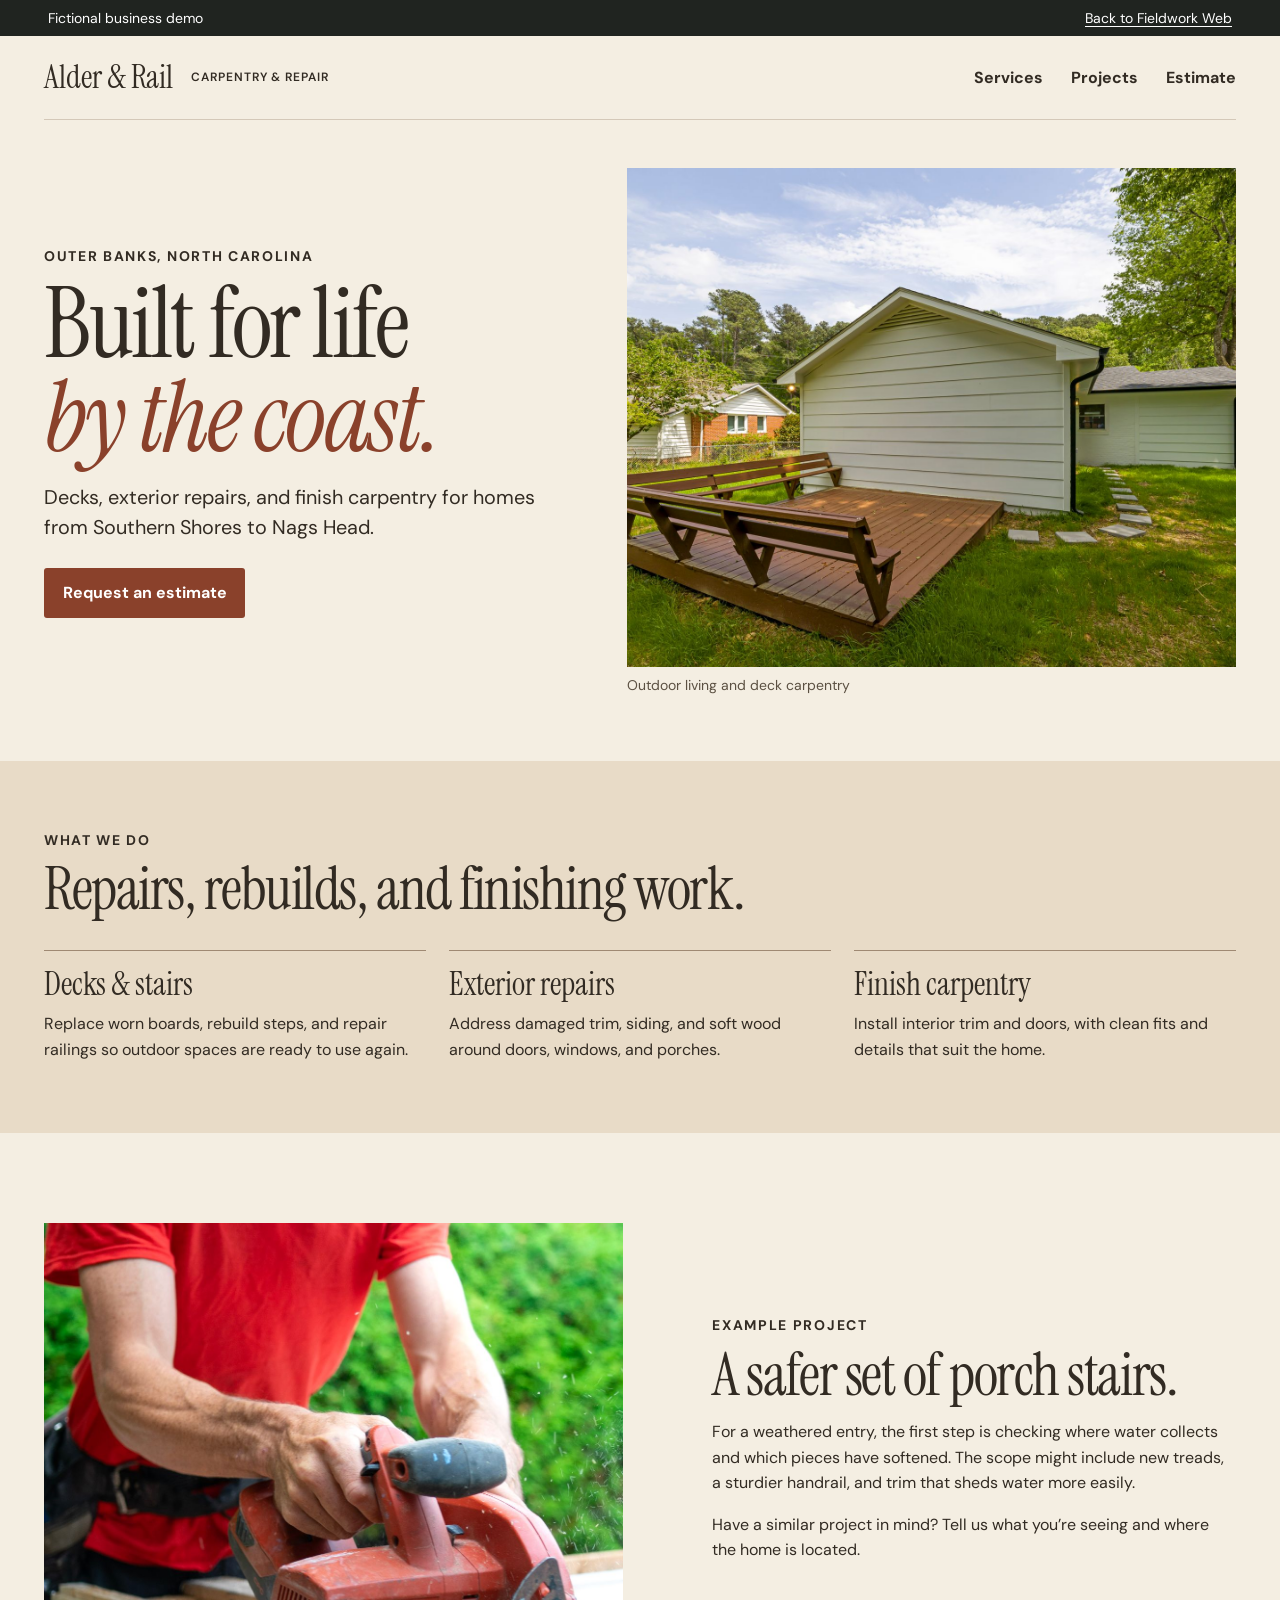
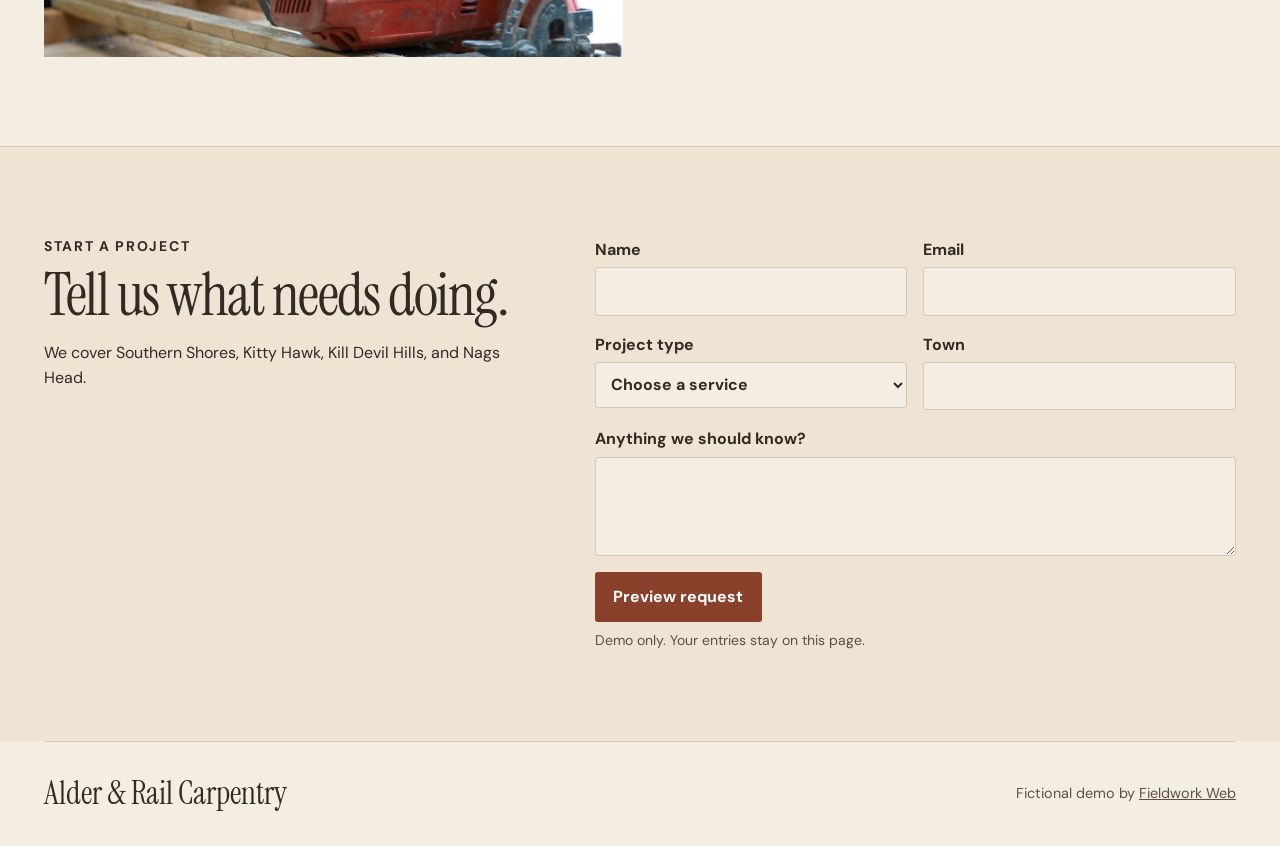
==== alder-and-rail.html @ 8969c956 "Publish Fieldwork Web portfolio" ====
<!doctype html>
<html lang="en" class="rail">
<head>
<meta charset="utf-8">
<meta name="viewport" content="width=device-width, initial-scale=1">
<meta name="description" content="A fictional Outer Banks carpentry website by Fieldwork Web.">
<title>Alder & Rail | Outer Banks Carpentry</title>
<link rel="preconnect" href="https://fonts.googleapis.com">
<link rel="preconnect" href="https://fonts.gstatic.com" crossorigin>
<link href="https://fonts.googleapis.com/css2?family=DM+Sans:wght@400;500;600;700&family=Instrument+Serif:ital@0;1&family=Outfit:wght@400;500;600;700;800&display=swap" rel="stylesheet">
<link rel="stylesheet" href="./site.css">
</head>
<body>
<a class="skip" href="#main">Skip to content</a>
<div class="demo-bar"><span>Fictional business demo</span><a href="./">Back to Fieldwork Web</a></div>
<header class="shell site-header"><a class="wordmark" href="./alder-and-rail.html">Alder &amp; Rail <small>Carpentry &amp; Repair</small></a><nav aria-label="Main"><a href="#services">Services</a><a href="#projects">Projects</a><a href="#estimate">Estimate</a></nav></header>
<main id="main">
<section class="shell rail-hero">
<div class="rail-copy"><p class="eyebrow">Outer Banks, North Carolina</p><h1>Built for life<br><em>by the coast.</em></h1><p class="lede">Decks, exterior repairs, and finish carpentry for homes from Southern Shores to Nags Head.</p><a class="button" href="#estimate">Request an estimate</a></div>
<figure><img src="./porch.jpg" width="1680" height="1000" alt="Timber deck and railing overlooking a landscaped backyard" fetchpriority="high"><figcaption>Outdoor living and deck carpentry</figcaption></figure>
</section>
<section class="rail-services" id="services"><div class="shell"><p class="eyebrow">What we do</p><h2>Repairs, rebuilds, and finishing work.</h2><div class="service-grid">
<article><h3>Decks &amp; stairs</h3><p>Replace worn boards, rebuild steps, and repair railings so outdoor spaces are ready to use again.</p></article>
<article><h3>Exterior repairs</h3><p>Address damaged trim, siding, and soft wood around doors, windows, and porches.</p></article>
<article><h3>Finish carpentry</h3><p>Install interior trim and doors, with clean fits and details that suit the home.</p></article></div></div></section>
<section class="shell rail-project" id="projects"><img src="./carpentry.jpg" width="1200" height="900" loading="lazy" alt="Carpenter cutting timber outdoors with a circular saw"><div><p class="eyebrow">Example project</p><h2>A safer set of porch stairs.</h2><p>For a weathered entry, the first step is checking where water collects and which pieces have softened. The scope might include new treads, a sturdier handrail, and trim that sheds water more easily.</p><p>Have a similar project in mind? Tell us what you’re seeing and where the home is located.</p></div></section>
<section class="request" id="estimate"><div class="shell request-layout"><div><p class="eyebrow">Start a project</p><h2>Tell us what needs doing.</h2><p>We cover Southern Shores, Kitty Hawk, Kill Devil Hills, and Nags Head.</p></div><form class="inquiry" id="estimate-form">
<label>Name<input name="name" autocomplete="name" required maxlength="80"></label>
<label>Email<input name="email" type="email" autocomplete="email" required maxlength="120"></label>
<label>Project type<select name="service" required><option value="">Choose a service</option><option>Decks and stairs</option><option>Exterior repair</option><option>Finish carpentry</option><option>Other</option></select></label><label>Town<input name="location" autocomplete="address-level2" required maxlength="70"></label>
<label class="wide">Anything we should know?<textarea name="details" rows="3" maxlength="500"></textarea></label>
<div class="wide"><button class="button" type="submit">Preview request</button><p class="form-note">Demo only. Your entries stay on this page.</p></div>
<p class="form-result wide" role="status" tabindex="-1" hidden></p>
</form></div></section>
</main><footer class="shell site-footer"><strong>Alder &amp; Rail Carpentry</strong><span>Fictional demo by <a href="./">Fieldwork Web</a></span></footer><script src="./demo.js" defer></script>
</body>
</html>
---- site.css ----
:root {
  --ink:#152823; --paper:#f5f2e9; --muted:#4c5b52; --line:#d4d7c9;
  --accent:#1e5746; --serif:"Instrument Serif",Georgia,serif; --sans:"DM Sans",system-ui,sans-serif;
  color-scheme:light;
}
*{box-sizing:border-box}
html{scroll-behavior:smooth}
body{margin:0;background:var(--paper);color:var(--ink);font:1rem/1.6 var(--sans)}
img{display:block;width:100%;object-fit:cover}
a{color:inherit}
button,input,select,textarea{font:inherit}
button{cursor:pointer}
:focus-visible{outline:3px solid #cb6d31;outline-offset:4px}
section[id]{scroll-margin-top:1rem}
h1,h2,h3,p,figure{margin:0}
h1,h2{font-family:var(--serif);font-weight:400;line-height:.96;letter-spacing:-.025em;text-wrap:balance}
h1{font-size:clamp(4rem,8.4vw,8.5rem)}
h2{font-size:clamp(2.65rem,4.6vw,5rem)}
h3{line-height:1.15}
em{font-weight:inherit}
p+p{margin-top:1rem}
.shell{width:min(1200px,calc(100% - 88px));margin-inline:auto}
.skip{position:absolute;top:1rem;left:1rem;z-index:10;background:#fff;color:#111;padding:.75rem;transform:translateY(-170%)}
.skip:focus{transform:none}
.site-header,.site-footer{display:flex;justify-content:space-between;align-items:center;gap:1.25rem}
.site-header{min-height:84px;border-bottom:1px solid var(--line)}
.site-header nav{display:flex;gap:1.75rem;flex-wrap:wrap}
.site-header nav a,.wordmark{text-decoration:none;font-weight:700}
.site-header nav a:hover,.site-footer a:hover{text-decoration:underline;text-underline-offset:4px}
.wordmark{display:flex;align-items:center;gap:.35em;font-size:1.2rem;white-space:nowrap;line-height:1}
.wordmark small{font-size:.75rem;font-weight:600;letter-spacing:.075em;text-transform:uppercase}
.site-footer{padding-block:1.65rem;border-top:1px solid var(--line);font-size:.9rem}
.site-footer span{color:var(--muted)}
.eyebrow{font-size:.875rem;line-height:1.3;font-weight:700;letter-spacing:.12em;text-transform:uppercase}
.lede{max-width:33rem;font-size:clamp(1.1rem,1.55vw,1.35rem);line-height:1.5}
.button{display:inline-flex;justify-content:center;align-items:center;min-height:50px;padding:.65rem 1.1rem;border:1px solid transparent;border-radius:3px;background:var(--button-bg,var(--accent));color:var(--button-ink,#fff);text-decoration:none;font-weight:700;line-height:1.25;text-align:center;transition:background-color .18s,color .18s}
.button:hover{background:var(--button-hover,#0e362a)}
.mark{display:inline-block;width:1em;aspect-ratio:1;background:currentColor;clip-path:polygon(0 0,100% 0,100% 21%,24% 21%,24% 42%,76% 42%,76% 64%,24% 64%,24% 100%,0 100%)}
.demo-bar{display:flex;justify-content:space-between;gap:1rem;align-items:center;padding:.42rem clamp(1rem,4vw,3rem);font-size:.875rem;background:#202420;color:#fff}
.demo-bar a{text-underline-offset:3px}
.section-heading{display:flex;justify-content:space-between;align-items:end;gap:1rem;margin-bottom:2rem}
.section-heading>p{max-width:26rem;color:var(--muted)}
.portfolio-hero{display:grid;grid-template-columns:1fr 200px;gap:2rem;align-items:end;padding-block:clamp(3.8rem,8vw,8rem)}
.portfolio-intro h1{margin:.95rem 0 1.1rem}
.portfolio-intro h1 em{color:var(--accent)}
.portfolio-intro .button{margin-top:1.6rem}
.hero-aside{width:100%;aspect-ratio:1;display:flex;flex-direction:column;justify-content:space-between;padding:1.35rem;background:#e7e8a8}
.hero-aside .mark{font-size:3.45rem}
.hero-aside p{font-size:1.15rem;font-weight:700;line-height:1.3}
.work{background:#e4e9dc;padding-block:clamp(3rem,6vw,6rem)}
.work-grid{display:grid;grid-template-columns:1fr 1fr;gap:1.4rem}
.work-card{background:#faf9f1;text-decoration:none;display:block}
.work-image{position:relative;overflow:hidden;isolation:isolate;background:#37493e}
.work-image::after{content:"";position:absolute;inset:0;background:linear-gradient(0deg,#141c16d9,transparent 72%);pointer-events:none}
.work-image>img{aspect-ratio:16/10;height:auto;transition:transform .35s}
.work-card:hover img{transform:scale(1.035)}
.work-image>span{position:absolute;bottom:.2em;left:.45em;z-index:1;color:#fff;font:400 clamp(2.4rem,6vw,5.5rem)/1 var(--serif)}
.detail-card>span{font-family:Outfit,system-ui,sans-serif;font-weight:800;letter-spacing:-.06em}
.accent{color:#edfa65}
.work-caption{display:flex;justify-content:space-between;align-items:center;gap:.75rem;padding:1.15rem}
.work-caption p{margin-top:.35rem;color:var(--muted)}
.card-action{font-size:.875rem;flex:none;font-weight:700;text-decoration:underline;text-underline-offset:4px}
.build{display:grid;grid-template-columns:1fr 1fr;gap:3rem;padding-block:clamp(3.25rem,8vw,7rem)}
.build .eyebrow,.request .eyebrow,.rail-project .eyebrow,.rail-services .eyebrow,.section-heading .eyebrow,.faq-layout .eyebrow{margin-bottom:.75rem}
.rail{--paper:#f4eee2;--ink:#322b23;--muted:#5b5042;--line:#d4c8b8;--accent:#8a412b;--button-hover:#68301f}
.rail .wordmark,.rail .site-footer strong{font-family:var(--serif);font-weight:400;font-size:2rem}
.rail .wordmark small{font-family:var(--sans);margin-left:.45rem}
.rail-hero{display:grid;grid-template-columns:.95fr 1.05fr;align-items:center;gap:2rem;padding-block:3rem 4rem}
.rail-hero h1{font-size:clamp(4rem,7.7vw,8rem);margin:.75rem 0 1.05rem}
.rail-hero em{color:var(--accent)}
.rail-hero .button{margin-top:1.6rem}
.rail-hero img{height:clamp(22rem,39vw,36rem)}
.rail-hero figcaption{font-size:.875rem;margin-top:.45rem;color:var(--muted)}
.rail-services{padding-block:4.4rem;background:#e8dbc7}
.service-grid{display:grid;grid-template-columns:repeat(3,minmax(0,1fr));gap:1.4rem}
.rail-services .service-grid{margin-top:2rem}
.rail-services article{border-top:1px solid #9f8973;padding-top:1rem}
.rail-services h3{font:400 2rem/1.1 var(--serif);margin-bottom:.6rem}
.rail-project{display:grid;grid-template-columns:1.05fr .95fr;align-items:center;gap:clamp(2rem,7vw,6rem);padding-block:clamp(3rem,7vw,7rem)}
.rail-project img,.faq-layout img{height:auto;aspect-ratio:4/3}
.rail-project h2,.request h2,.faq-layout h2{margin-bottom:1rem}
.request{padding-block:clamp(3rem,7vw,6rem);border-top:1px solid var(--line)}
.rail .request{background:#efe3d4}
.request-layout{display:grid;grid-template-columns:.85fr 1.15fr;gap:clamp(1.6rem,6vw,5rem);align-items:start}
.inquiry{display:grid;grid-template-columns:1fr 1fr;gap:1rem}
.inquiry label{display:grid;align-content:start;gap:.3rem;font-weight:700;min-width:0}
.inquiry input,.inquiry select,.inquiry textarea{width:100%;border:1px solid var(--line);border-radius:3px;padding:.65rem .7rem;background:var(--paper);color:var(--ink)}
.inquiry textarea{resize:vertical}
.inquiry .wide{grid-column:1/-1}
.form-note{font-size:.875rem;color:var(--muted);margin-top:.4rem}
.form-result{padding:.8rem 1rem;border:1px solid var(--line);margin:0}
.detail{--paper:#111314;--ink:#f6f7ee;--muted:#bec0b6;--line:#373b39;--accent:#edfa65;--button-ink:#101213;--button-hover:#fff;--sans:Outfit,system-ui,sans-serif;color-scheme:dark}
.detail h1,.detail h2{font-family:var(--sans);font-weight:800;letter-spacing:-.055em}
.detail h2{font-size:clamp(2.4rem,5vw,4.75rem)}
.detail .wordmark{font-size:2rem;letter-spacing:-.05em}
.detail .wordmark small{letter-spacing:.09em;color:var(--muted)}
.detail .site-header{border-bottom:0}
.detail .demo-bar{background:#303637}
.detail-hero{position:relative;isolation:isolate;background:#161819;overflow:hidden}
.detail-hero>img,.detail-hero::after{position:absolute;inset:0;height:100%;z-index:-1}
.detail-hero>img{object-position:65% 55%}
.detail-hero::after{content:"";background:linear-gradient(90deg,#080b0cf5 0%,#080b0ce0 34%,#080b0c48 100%)}
.detail-hero .shell{padding-block:clamp(4rem,9vw,8rem)}
.detail-hero h1{font-size:clamp(3.3rem,8.2vw,8rem);margin:.65rem 0 1rem}
.detail-hero .button{margin-top:1.5rem}
.detail-hero .eyebrow{color:var(--accent)}
.packages{padding-block:clamp(3.25rem,7vw,6rem)}
.detail .service-grid article{display:flex;flex-direction:column;border:1px solid var(--line);background:#1c2021;padding:clamp(1rem,2.2vw,1.75rem)}
.detail .service-grid article.featured{border-color:var(--accent)}
.detail .service-grid h3{font-size:1.55rem;margin-bottom:.5rem}
.detail .service-grid h3+p{color:var(--muted)}
.detail .price{font-size:2.65rem;line-height:1;font-weight:700;margin-top:1.3rem}
.detail .price small{font-size:1rem;color:var(--muted)}
.detail .service-grid ul{padding-left:1.2rem;margin-bottom:1.5rem}
.detail .service-grid li::marker{color:var(--accent)}
.detail .service-grid .button{margin-top:auto}
.button.secondary{background:transparent;color:var(--ink);border-color:#777d75}
.button.secondary:hover{background:#343a39}
.detail-faq{background:#1c2021;padding-block:clamp(3rem,7vw,6rem)}
.faq-layout{display:grid;grid-template-columns:1fr 1fr;gap:clamp(2rem,6vw,5rem);align-items:center}
details{border-top:1px solid var(--line)}
details:last-child{border-bottom:1px solid var(--line)}
summary{cursor:pointer;padding:.85rem 0;font-weight:700}
details p{padding-bottom:.85rem;color:var(--muted)}
@media(max-width:850px){
 .shell{width:calc(100% - 40px)}
 .portfolio-hero{grid-template-columns:1fr 150px}
 .hero-aside{padding:1rem}
 .hero-aside .mark{font-size:2.5rem}
 .work-caption{align-items:start;flex-direction:column}
 .rail .wordmark small,.detail .wordmark small{display:none}
}
@media(max-width:650px){
 .shell{width:calc(100% - 32px)}
 .site-header{min-height:0;padding-block:.95rem;flex-wrap:wrap;gap:.65rem}
 .site-header nav{gap:.5rem 1.2rem;font-size:.93rem}
 .site-header nav a{min-height:34px;display:flex;align-items:center}
 .site-footer{flex-wrap:wrap;gap:.3rem}
 .portfolio-hero,.work-grid,.build,.rail-hero,.rail-project,.service-grid,.request-layout,.faq-layout{grid-template-columns:1fr}
 .portfolio-hero,.build{gap:1.25rem}
 .hero-aside{display:none}
 .portfolio-hero h1,.rail-hero h1{font-size:clamp(3.65rem,12vw,5.5rem)}
 .section-heading{align-items:start;flex-direction:column;gap:.8rem}
 .rail-hero{padding-block:2.5rem}
 .rail-hero img{height:auto;aspect-ratio:5/4}
 .rail-services{padding-block:3.25rem}
 .detail-hero::after{background:linear-gradient(90deg,#080b0ce8,#080b0c84)}
 .detail-hero>img{object-position:60% center}
 .inquiry{gap:.8rem}
}
@media(max-width:390px){.inquiry{grid-template-columns:1fr}.demo-bar{gap:.35rem;font-size:.78rem}}
@media(prefers-reduced-motion:reduce){*,*::before,*::after{scroll-behavior:auto!important;transition:none!important}}
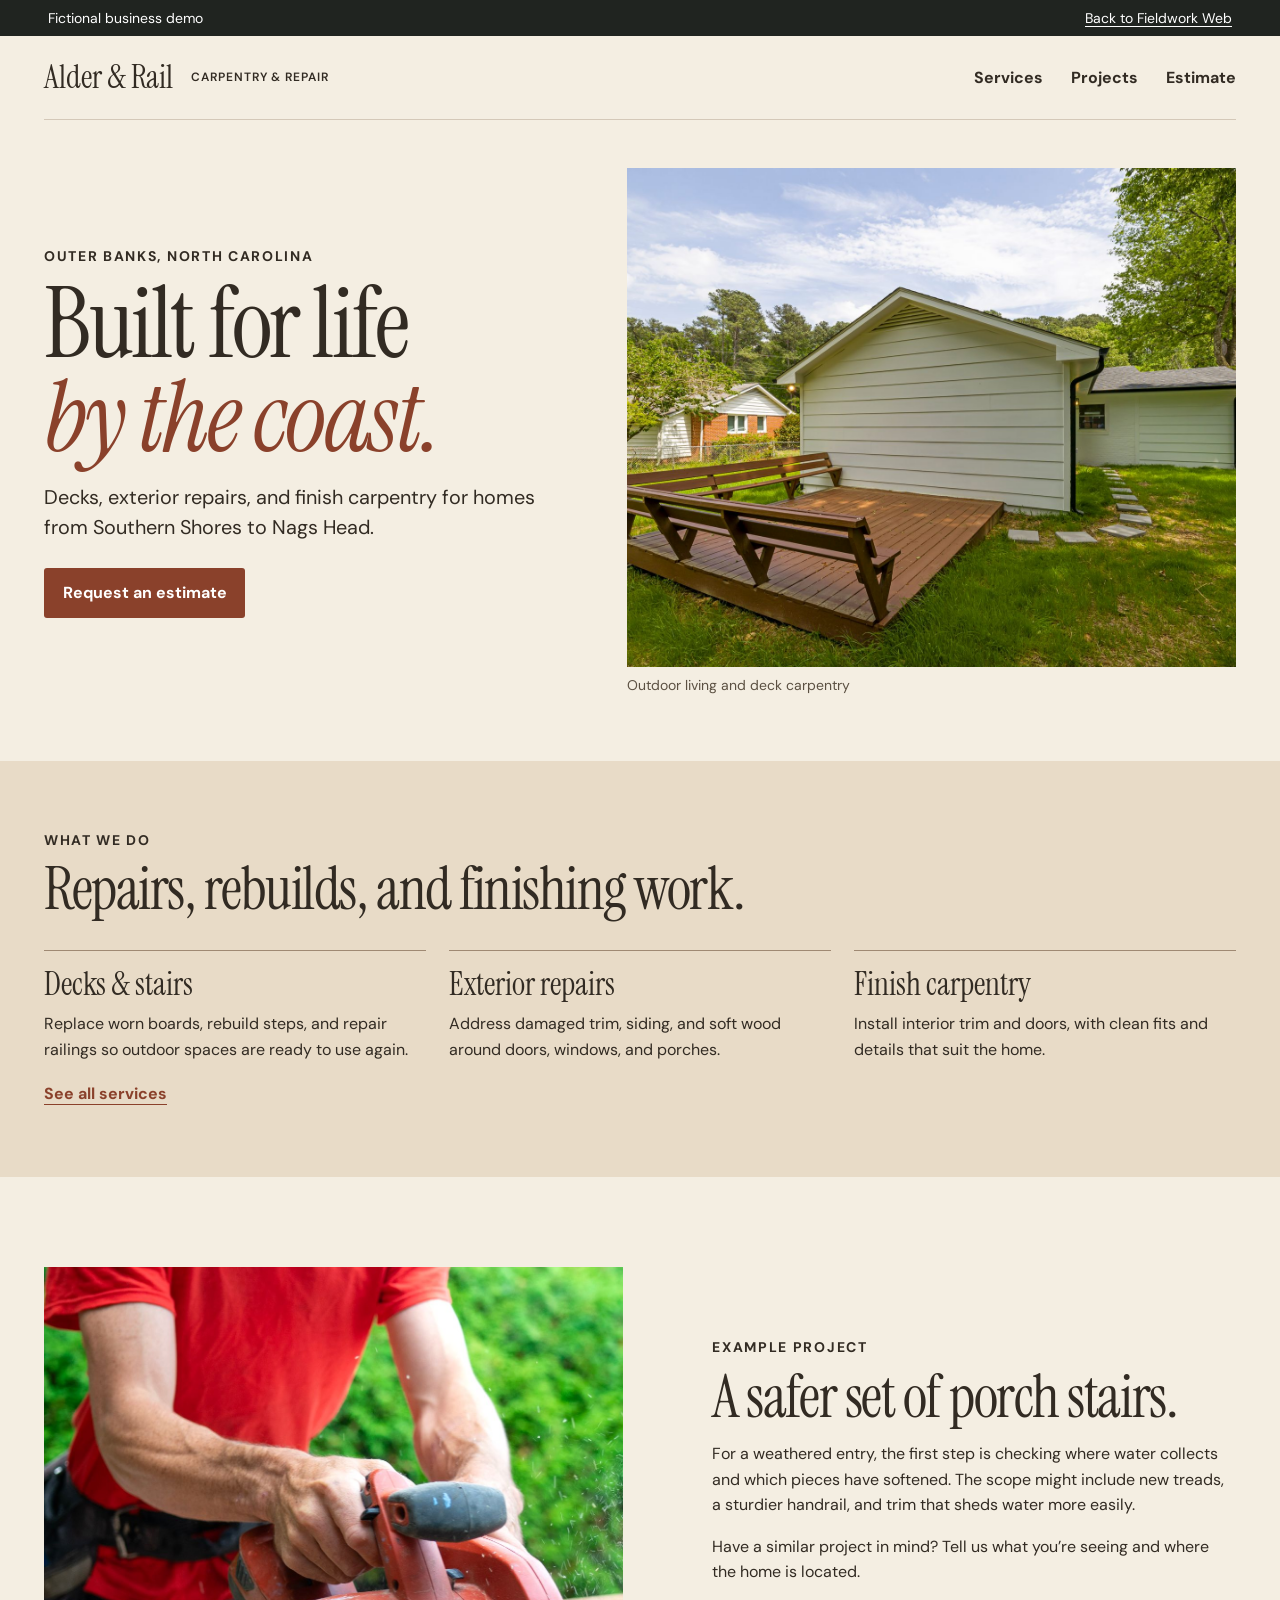
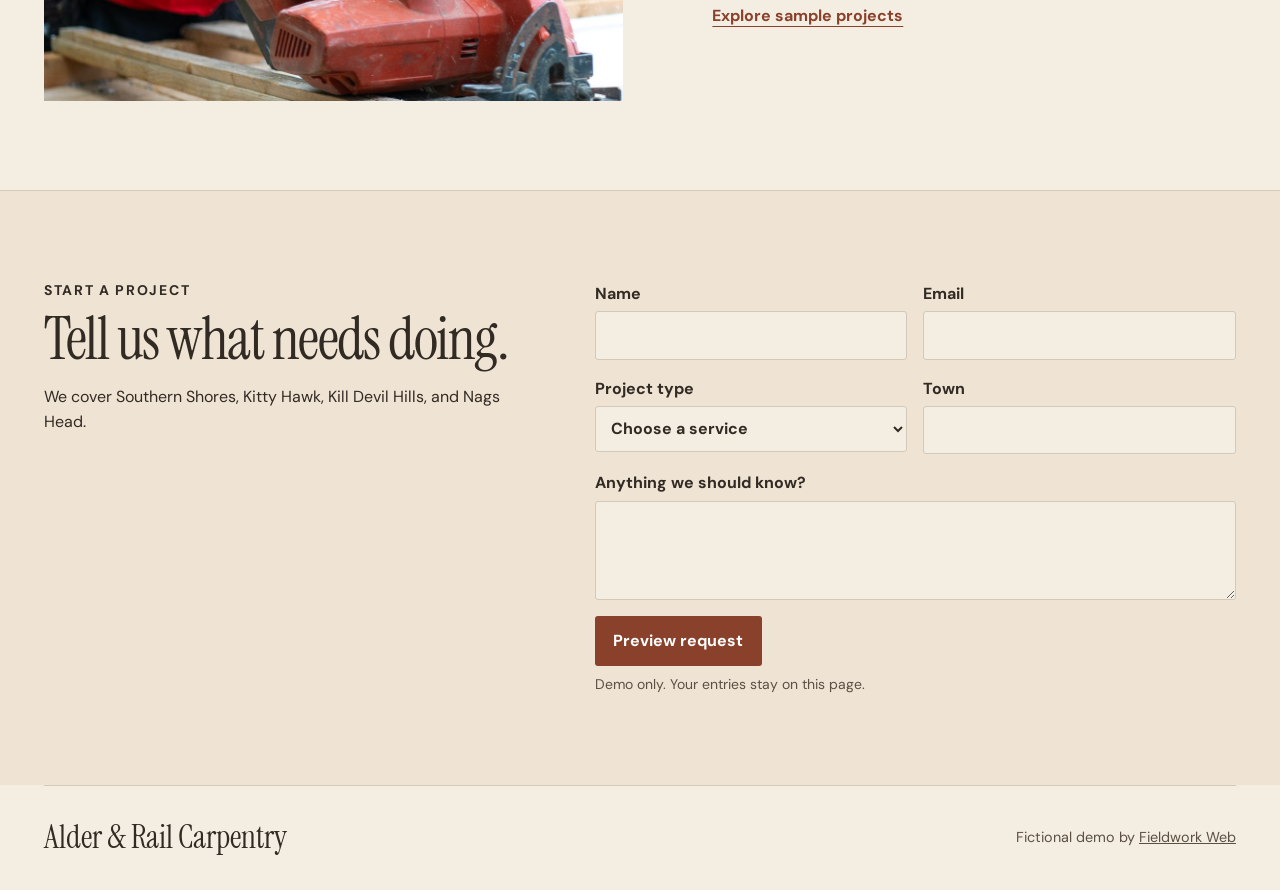
==== commit 86d875ea: "Offer three portfolio styles and expand the carpentry demo" ====
--- a/alder-and-rail.html
+++ b/alder-and-rail.html
@@ -13,7 +13,7 @@
 <body>
 <a class="skip" href="#main">Skip to content</a>
 <div class="demo-bar"><span>Fictional business demo</span><a href="./">Back to Fieldwork Web</a></div>
-<header class="shell site-header"><a class="wordmark" href="./alder-and-rail.html">Alder &amp; Rail <small>Carpentry &amp; Repair</small></a><nav aria-label="Main"><a href="#services">Services</a><a href="#projects">Projects</a><a href="#estimate">Estimate</a></nav></header>
+<header class="shell site-header"><a class="wordmark" href="./alder-and-rail.html">Alder &amp; Rail <small>Carpentry &amp; Repair</small></a><nav aria-label="Main"><a href="./alder-services.html">Services</a><a href="./alder-projects.html">Projects</a><a href="#estimate">Estimate</a></nav></header>
 <main id="main">
 <section class="shell rail-hero">
 <div class="rail-copy"><p class="eyebrow">Outer Banks, North Carolina</p><h1>Built for life<br><em>by the coast.</em></h1><p class="lede">Decks, exterior repairs, and finish carpentry for homes from Southern Shores to Nags Head.</p><a class="button" href="#estimate">Request an estimate</a></div>
@@ -22,8 +22,8 @@
 <section class="rail-services" id="services"><div class="shell"><p class="eyebrow">What we do</p><h2>Repairs, rebuilds, and finishing work.</h2><div class="service-grid">
 <article><h3>Decks &amp; stairs</h3><p>Replace worn boards, rebuild steps, and repair railings so outdoor spaces are ready to use again.</p></article>
 <article><h3>Exterior repairs</h3><p>Address damaged trim, siding, and soft wood around doors, windows, and porches.</p></article>
-<article><h3>Finish carpentry</h3><p>Install interior trim and doors, with clean fits and details that suit the home.</p></article></div></div></section>
-<section class="shell rail-project" id="projects"><img src="./carpentry.jpg" width="1200" height="900" loading="lazy" alt="Carpenter cutting timber outdoors with a circular saw"><div><p class="eyebrow">Example project</p><h2>A safer set of porch stairs.</h2><p>For a weathered entry, the first step is checking where water collects and which pieces have softened. The scope might include new treads, a sturdier handrail, and trim that sheds water more easily.</p><p>Have a similar project in mind? Tell us what you’re seeing and where the home is located.</p></div></section>
+<article><h3>Finish carpentry</h3><p>Install interior trim and doors, with clean fits and details that suit the home.</p></article></div><a class="section-link" href="./alder-services.html">See all services</a></div></section>
+<section class="shell rail-project" id="projects"><img src="./carpentry.jpg" width="1200" height="900" loading="lazy" alt="Carpenter cutting timber outdoors with a circular saw"><div><p class="eyebrow">Example project</p><h2>A safer set of porch stairs.</h2><p>For a weathered entry, the first step is checking where water collects and which pieces have softened. The scope might include new treads, a sturdier handrail, and trim that sheds water more easily.</p><p>Have a similar project in mind? Tell us what you’re seeing and where the home is located.</p><a class="section-link" href="./alder-projects.html">Explore sample projects</a></div></section>
 <section class="request" id="estimate"><div class="shell request-layout"><div><p class="eyebrow">Start a project</p><h2>Tell us what needs doing.</h2><p>We cover Southern Shores, Kitty Hawk, Kill Devil Hills, and Nags Head.</p></div><form class="inquiry" id="estimate-form">
 <label>Name<input name="name" autocomplete="name" required maxlength="80"></label>
 <label>Email<input name="email" type="email" autocomplete="email" required maxlength="120"></label>
--- a/site.css
+++ b/site.css
@@ -150,3 +150,131 @@
 }
 @media(max-width:390px){.inquiry{grid-template-columns:1fr}.demo-bar{gap:.35rem;font-size:.78rem}}
 @media(prefers-reduced-motion:reduce){*,*::before,*::after{scroll-behavior:auto!important;transition:none!important}}
+
+/* Style gallery */
+.visually-hidden {
+  position:absolute;width:1px;height:1px;padding:0;margin:-1px;
+  overflow:hidden;clip-path:inset(50%);white-space:nowrap;border:0;
+}
+.style-gallery fieldset{min-inline-size:0;padding:0;margin:0;border:0}
+.style-gallery .work-card{display:flex;flex-direction:column;min-width:0}
+.style-gallery .work-image{display:block}
+.style-gallery .work-image:focus-visible{z-index:2;outline-offset:0}
+.style-gallery .work-image>span{font-size:clamp(2.75rem,5vw,4.25rem)}
+.style-gallery .work-caption{display:flex;flex-direction:column;align-items:start;gap:.65rem;flex:1}
+.style-gallery .work-caption p{margin:0}
+.style-gallery .card-action{margin-top:auto;padding-block:.35rem}
+.style-choice{display:flex;gap:.6rem;align-items:center;width:100%;padding:.6rem .75rem;border:1px solid #c9cebe;cursor:pointer;font-size:.95rem;font-weight:700}
+.style-choice input{margin:0;accent-color:var(--accent);width:1.05rem;height:1.05rem}
+.style-choice:has(:checked){background:#e8efdf;border-color:var(--accent)}
+.style-share{display:grid;grid-template-columns:1fr auto;gap:.5rem 1rem;align-items:center;margin-top:1.4rem;padding:1.2rem;background:#f9faf2;border:1px solid #c9cebe}
+.style-share[hidden]{display:none}
+.style-share p{margin-top:.25rem}
+.style-status{grid-column:1/-1;color:var(--accent)}
+.style-status:empty{display:none}
+.clean-card::after{background:linear-gradient(0deg,#2b205fe6,transparent 74%)}
+.clean-card>span{font-family:Outfit,system-ui,sans-serif;font-weight:700;letter-spacing:-.045em}
+.clean-card .clean-spark{color:#f6ef79;margin-left:.15em}
+
+/* Carpentry pages */
+.rail [aria-current="page"]{text-decoration:underline;text-underline-offset:5px}
+.rail-subhead{display:grid;grid-template-columns:1.6fr .6fr;align-items:end;gap:clamp(2rem,7vw,6rem);padding-block:clamp(3.3rem,7vw,6.4rem)}
+.rail-subhead h1{font-size:clamp(3.9rem,7.5vw,7.4rem);margin:.7rem 0 1.05rem;text-wrap:initial}
+.rail-subhead h1 em{color:var(--accent)}
+.rail-subhead aside{padding:1.3rem 0 .2rem;border-top:1px solid #9f8973}
+.rail-subhead aside .eyebrow{margin-bottom:.55rem}
+.rail-subhead .button{margin-top:1rem}
+.rail-list article{display:grid;grid-template-columns:1fr 1.1fr;gap:2rem;padding-block:1.5rem;border-top:1px solid #9f8973}
+.rail-list article:last-child{border-bottom:1px solid #9f8973}
+.rail-list h2,.rail-next h2,.project-case h2{font-size:clamp(2.6rem,4.3vw,4.25rem);text-wrap:initial}
+.rail-list ul{margin-bottom:0;padding-left:1.25rem}
+.rail-next{display:flex;flex-wrap:wrap;justify-content:space-between;align-items:center;gap:1rem;padding-block:clamp(2.6rem,6vw,4.5rem)}
+.section-link{display:inline-block;color:var(--accent);font-weight:700;text-underline-offset:5px;margin-top:1.15rem}
+.projects-list{background:#eee3d2}
+.project-case{display:grid;grid-template-columns:1.1fr .9fr;gap:clamp(1.3rem,6vw,5.25rem);align-items:center;padding-block:clamp(2rem,5vw,4rem)}
+.project-case+.project-case{border-top:1px solid #b9a68e}
+.project-case figure img{height:auto;aspect-ratio:3/2}
+.project-case figcaption{color:var(--muted);font-size:.875rem;margin-top:.45rem}
+.project-case h2{margin:.45rem 0 .9rem}
+.project-case dl{border-top:1px solid #b9a68e;padding-top:.85rem;margin-bottom:0}
+.project-case dt{font-weight:700}
+.project-case dd{margin:0}
+
+/* Detailing photo section */
+.detail-motion{position:relative;display:grid;align-items:end;min-height:clamp(20rem,49vw,39rem);isolation:isolate;overflow:hidden;background:#24292b}
+.detail-motion>img{position:absolute;inset:0;height:100%;object-position:50% 48%;z-index:-2}
+.detail-motion::after{content:"";position:absolute;inset:0;z-index:-1;background:linear-gradient(0deg,#080b0cf5 2%,#080b0cbd 34%,#080b0c29 86%)}
+.detail-motion .shell{padding-block:clamp(2.25rem,6vw,5rem)}
+.detail-motion .eyebrow{color:var(--accent)}
+.detail-motion h2{max-width:13ch;margin:.45rem 0 .75rem;text-wrap:initial}
+.detail-motion p{max-width:33rem}
+
+/* Dayroom */
+.clean{--ink:#291e58;--paper:#fefcf3;--muted:#4d426f;--line:#d9d0eb;--accent:#583d9a;--button-bg:#f5eb6a;--button-ink:#241a46;--button-hover:#fff6a0;--sans:"DM Sans",system-ui,sans-serif}
+.clean .demo-bar{background:#332459}
+.clean .site-header{border:0}
+.clean .wordmark{font:800 1.85rem/1 Outfit,system-ui,sans-serif;letter-spacing:-.04em}
+.clean .wordmark small{font:700 .72rem/1 var(--sans);margin-left:.55rem}
+.clean .clean-spark{font-size:1.2em;color:#7255bb}
+.clean h1,.clean h2,.clean h3{font-family:Outfit,system-ui,sans-serif;font-weight:800;letter-spacing:-.045em}
+.clean h2{font-size:clamp(2.55rem,5vw,4.75rem);line-height:.99;text-wrap:initial}
+.clean h1{font-size:clamp(3.95rem,7.2vw,7.25rem);line-height:.91;letter-spacing:-.068em;text-wrap:initial;margin:.75rem 0 1.2rem}
+.clean h1 em{font-style:normal;color:#563992}
+.clean .button{border:1px solid #42356d;border-radius:100vw}
+.clean-hero{background:#e7ddfb}
+.clean-hero-inner{display:grid;grid-template-columns:1.1fr .9fr;gap:2rem;align-items:center;padding-block:clamp(2.6rem,6vw,5.4rem)}
+.clean-hero-inner .button{margin-top:1.4rem}
+.clean-hero figure{background:#c6afea;padding:.55rem;border-radius:44% 44% 1rem 1rem}
+.clean-hero img{height:auto;aspect-ratio:1 / 1;object-position:50% 62%;border-radius:inherit}
+.clean-menu{display:grid;grid-template-columns:.9fr 1.1fr;gap:clamp(1.5rem,7vw,6rem);padding-block:clamp(3.3rem,7vw,6rem)}
+.clean-menu h2,.clean-process h2{margin:.65rem 0 .9rem}
+.clean-options article{display:flex;justify-content:space-between;align-items:center;gap:1rem;padding:1.1rem 0;border-bottom:1px solid var(--line)}
+.clean-options article:first-child{border-top:1px solid var(--line)}
+.clean-options h3{font-size:1.5rem;margin-bottom:.3rem}
+.clean-options a{color:var(--accent);font-weight:700;text-underline-offset:4px;padding:.45rem;flex:none}
+.clean-process{background:#f3eda5;padding-block:clamp(2.8rem,6vw,5.2rem)}
+.clean-process-inner{display:grid;grid-template-columns:.95fr 1.05fr;gap:clamp(1.5rem,7vw,6rem);align-items:center}
+.clean-process img{height:auto;aspect-ratio:4/3;border-radius:1.25rem}
+.clean-process ol{padding-left:1.4rem}
+.clean-process li{padding-left:.2rem;margin-top:.75rem}
+.clean-process li::marker{font-weight:700;color:#503b7c}
+.clean .request{background:#f2edfc}
+.clean .request-layout{grid-template-columns:.9fr 1.1fr}
+.clean .inquiry{padding:clamp(1rem,3vw,1.6rem);background:#fefcf3;border:1px solid var(--line);border-radius:1rem}
+.clean .inquiry label{font-weight:600}
+
+@media(min-width:1000px){.style-gallery .work-grid{grid-template-columns:repeat(3,minmax(0,1fr))}}
+@media(max-width:850px){.clean .wordmark small{display:none}}
+@media(max-width:650px){
+  .style-share,.rail-subhead,.rail-list article,.project-case,.clean-hero-inner,.clean-menu,.clean-process-inner,.clean .request-layout{grid-template-columns:1fr}
+  .style-share .button{justify-self:start}
+  .rail-list article,.rail-subhead{gap:1rem}
+  .rail-subhead h1{font-size:clamp(3.4rem,12vw,4.75rem)}
+  .clean h1{font-size:clamp(3.45rem,12vw,5rem)}
+  .clean-hero figure{max-width:26rem}
+  .clean-process img{order:2}
+  .clean-options article{gap:.5rem}
+}
+
+@supports (animation-timeline: view()) {
+  @media (prefers-reduced-motion: no-preference) {
+    .detail-hero>img {
+      animation:detail-hero-drift 1ms linear both;
+      animation-timeline:scroll(root block);
+      animation-range:0px 620px;
+    }
+    .detail-motion{view-timeline-name:--detail-photo;view-timeline-axis:block}
+    .detail-motion>img {
+      animation:detail-photo-drift 1ms linear both;
+      animation-timeline:--detail-photo;
+    }
+    .scroll-reveal {
+      animation:soft-reveal 1ms ease-out both;
+      animation-timeline:view(block);
+      animation-range:entry 10% entry 90%;
+    }
+  }
+}
+@keyframes detail-hero-drift{from{transform:scale(1.16) translateY(-3%)}to{transform:scale(1.16) translateY(5%)}}
+@keyframes detail-photo-drift{from{transform:scale(1.18) translateY(-5%)}to{transform:scale(1.18) translateY(5%)}}
+@keyframes soft-reveal{from{opacity:.45;transform:translateY(24px)}to{opacity:1;transform:translateY(0)}}
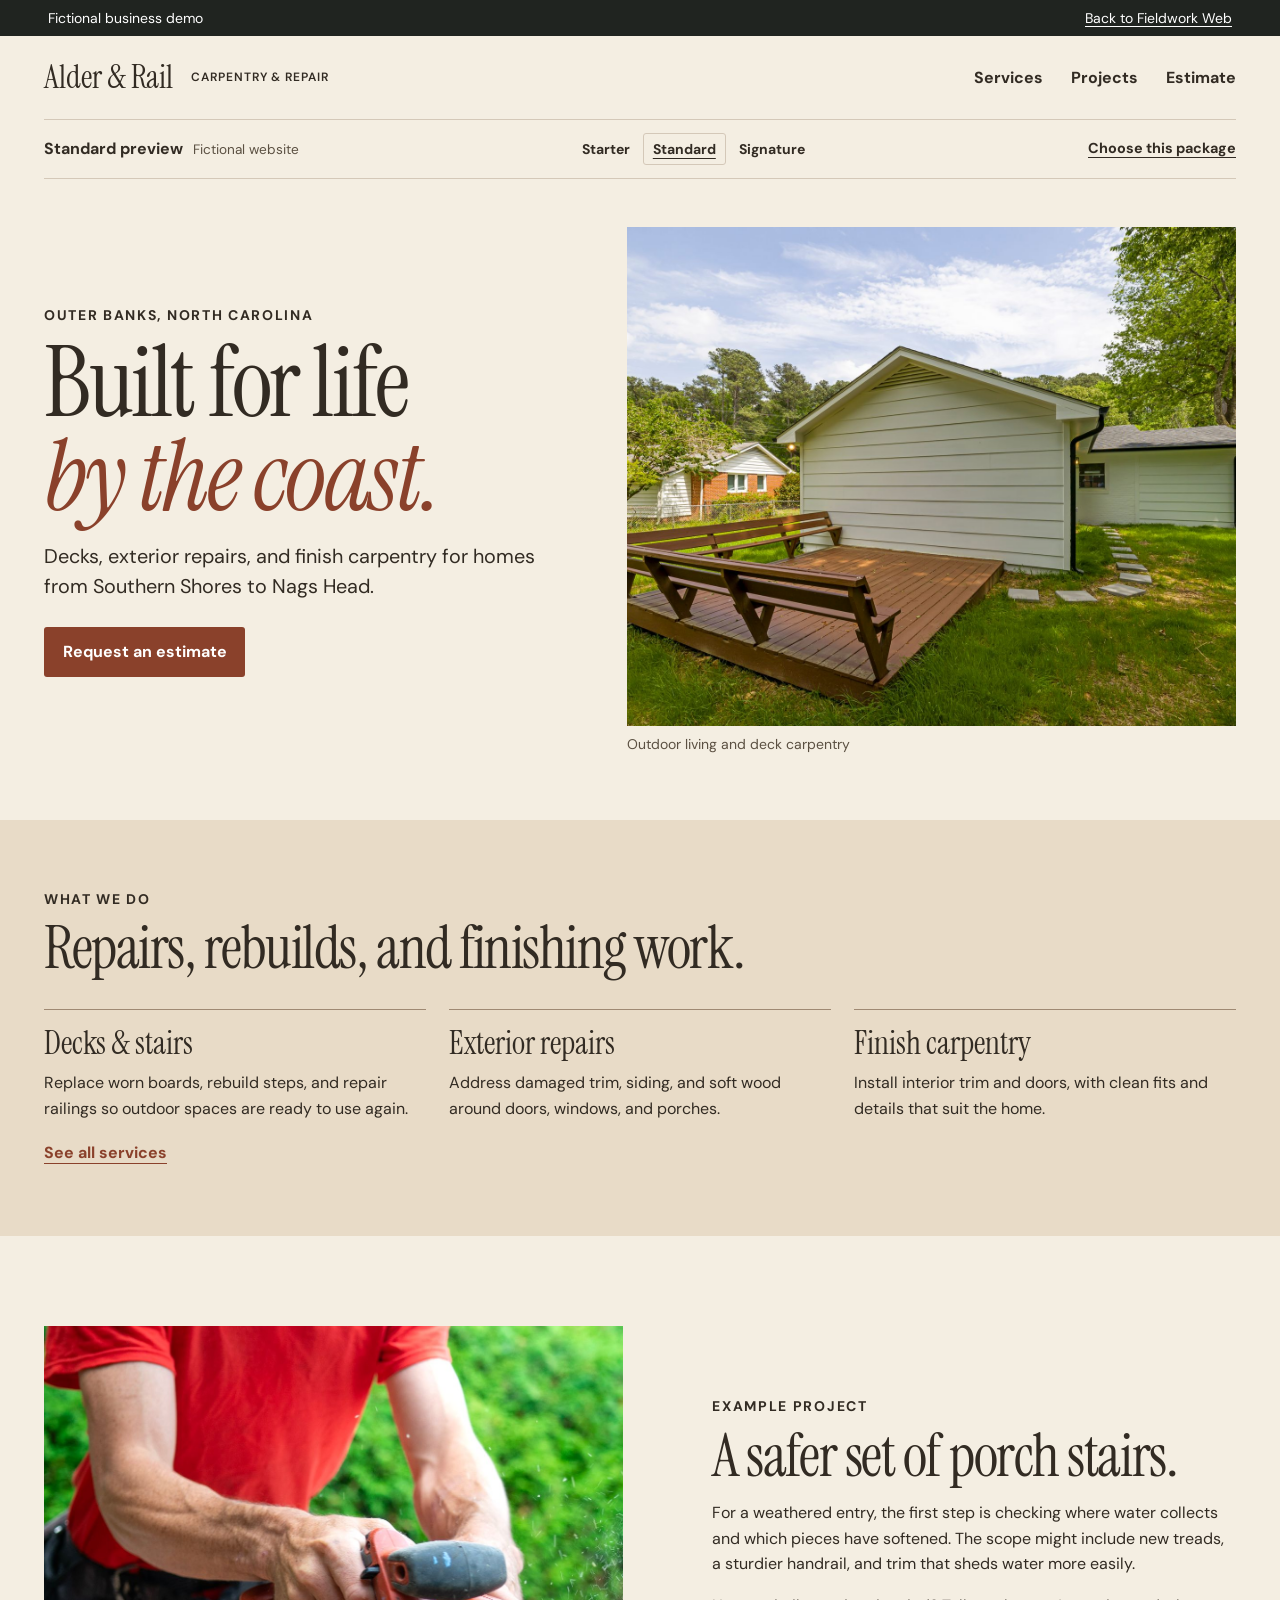
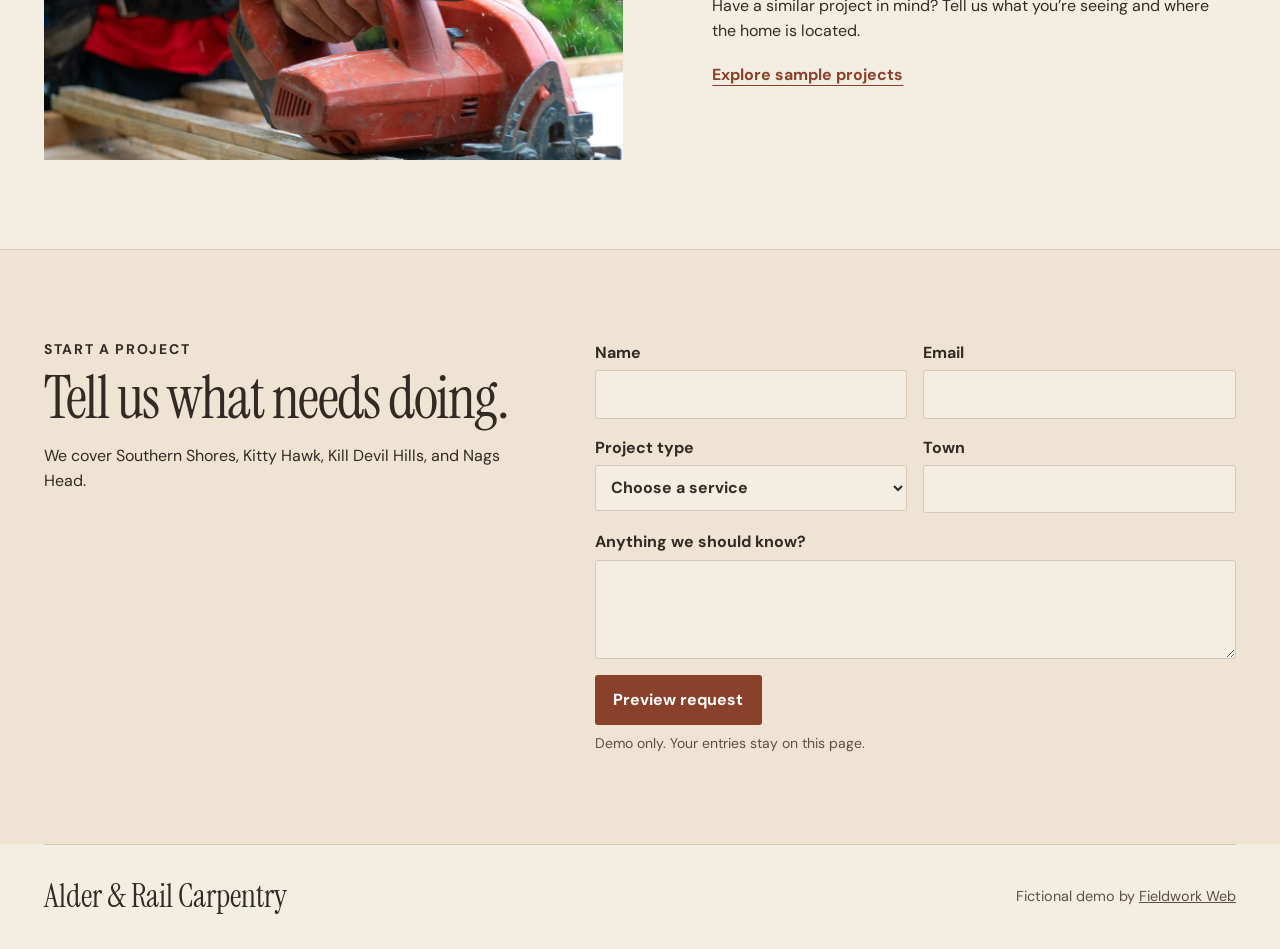
==== commit 8b9286e1: "Add three website packages to each portfolio style" ====
--- a/alder-and-rail.html
+++ b/alder-and-rail.html
@@ -8,22 +8,37 @@
 <link rel="preconnect" href="https://fonts.googleapis.com">
 <link rel="preconnect" href="https://fonts.gstatic.com" crossorigin>
 <link href="https://fonts.googleapis.com/css2?family=DM+Sans:wght@400;500;600;700&family=Instrument+Serif:ital@0;1&family=Outfit:wght@400;500;600;700;800&display=swap" rel="stylesheet">
-<link rel="stylesheet" href="./site.css">
+<script src="./tier-mode.js?v=packages-1"></script>
+<link rel="stylesheet" href="./site.css?v=packages-1">
 </head>
 <body>
 <a class="skip" href="#main">Skip to content</a>
 <div class="demo-bar"><span>Fictional business demo</span><a href="./">Back to Fieldwork Web</a></div>
-<header class="shell site-header"><a class="wordmark" href="./alder-and-rail.html">Alder &amp; Rail <small>Carpentry &amp; Repair</small></a><nav aria-label="Main"><a href="./alder-services.html">Services</a><a href="./alder-projects.html">Projects</a><a href="#estimate">Estimate</a></nav></header>
+<header class="shell site-header"><a class="wordmark" href="./alder-and-rail.html">Alder &amp; Rail <small>Carpentry &amp; Repair</small></a><nav aria-label="Main"><a href="./alder-services.html" class="expanded-only">Services</a><a href="./alder-projects.html" class="expanded-only">Projects</a><a href="#services" class="starter-only" hidden>Services</a><a href="#estimate">Estimate</a></nav></header>
+<div class="tier-preview shell" data-preview-style="grounded">
+  <div class="tier-preview-label"><strong class="current-tier">Standard preview</strong><span>Fictional website</span></div>
+  <nav class="preview-options" aria-label="Website package previews"><a data-tier-link="starter" href="./alder-and-rail.html?tier=starter">Starter</a><a data-tier-link="standard" href="./alder-and-rail.html?tier=standard">Standard</a><a data-tier-link="signature" href="./alder-and-rail.html?tier=signature">Signature</a></nav>
+  <a class="pick-preview" href="./?style=grounded&amp;tier=standard#your-choice">Choose this package</a>
+</div>
 <main id="main">
 <section class="shell rail-hero">
 <div class="rail-copy"><p class="eyebrow">Outer Banks, North Carolina</p><h1>Built for life<br><em>by the coast.</em></h1><p class="lede">Decks, exterior repairs, and finish carpentry for homes from Southern Shores to Nags Head.</p><a class="button" href="#estimate">Request an estimate</a></div>
 <figure><img src="./porch.jpg" width="1680" height="1000" alt="Timber deck and railing overlooking a landscaped backyard" fetchpriority="high"><figcaption>Outdoor living and deck carpentry</figcaption></figure>
 </section>
+<section class="signature-scene" hidden aria-label="Alder &amp; Rail Signature photo feature">
+  <div class="signature-frame">
+    <img class="signature-photo signature-photo-first" src="./porch.jpg" alt="" loading="lazy" width="1600" height="1067">
+    <img class="signature-photo signature-photo-second" src="./steps.jpg" alt="" loading="lazy" width="1600" height="1067">
+    <div class="signature-story">
+      <p class="eyebrow">Alder &amp; Rail</p><h2>Coastal carpentry, up close.</h2><p>From the shape of a whole deck to the finish on a single tread.</p>
+    </div>
+  </div>
+</section>
 <section class="rail-services" id="services"><div class="shell"><p class="eyebrow">What we do</p><h2>Repairs, rebuilds, and finishing work.</h2><div class="service-grid">
 <article><h3>Decks &amp; stairs</h3><p>Replace worn boards, rebuild steps, and repair railings so outdoor spaces are ready to use again.</p></article>
 <article><h3>Exterior repairs</h3><p>Address damaged trim, siding, and soft wood around doors, windows, and porches.</p></article>
-<article><h3>Finish carpentry</h3><p>Install interior trim and doors, with clean fits and details that suit the home.</p></article></div><a class="section-link" href="./alder-services.html">See all services</a></div></section>
-<section class="shell rail-project" id="projects"><img src="./carpentry.jpg" width="1200" height="900" loading="lazy" alt="Carpenter cutting timber outdoors with a circular saw"><div><p class="eyebrow">Example project</p><h2>A safer set of porch stairs.</h2><p>For a weathered entry, the first step is checking where water collects and which pieces have softened. The scope might include new treads, a sturdier handrail, and trim that sheds water more easily.</p><p>Have a similar project in mind? Tell us what you’re seeing and where the home is located.</p><a class="section-link" href="./alder-projects.html">Explore sample projects</a></div></section>
+<article><h3>Finish carpentry</h3><p>Install interior trim and doors, with clean fits and details that suit the home.</p></article></div><a class="section-link expanded-only" href="./alder-services.html">See all services</a></div></section>
+<section class="shell rail-project expanded-only" id="projects"><img src="./carpentry.jpg" width="1200" height="900" loading="lazy" alt="Carpenter cutting timber outdoors with a circular saw"><div><p class="eyebrow">Example project</p><h2>A safer set of porch stairs.</h2><p>For a weathered entry, the first step is checking where water collects and which pieces have softened. The scope might include new treads, a sturdier handrail, and trim that sheds water more easily.</p><p>Have a similar project in mind? Tell us what you’re seeing and where the home is located.</p><a class="section-link expanded-only" href="./alder-projects.html">Explore sample projects</a></div></section>
 <section class="request" id="estimate"><div class="shell request-layout"><div><p class="eyebrow">Start a project</p><h2>Tell us what needs doing.</h2><p>We cover Southern Shores, Kitty Hawk, Kill Devil Hills, and Nags Head.</p></div><form class="inquiry" id="estimate-form">
 <label>Name<input name="name" autocomplete="name" required maxlength="80"></label>
 <label>Email<input name="email" type="email" autocomplete="email" required maxlength="120"></label>
@@ -31,7 +46,7 @@
 <label class="wide">Anything we should know?<textarea name="details" rows="3" maxlength="500"></textarea></label>
 <div class="wide"><button class="button" type="submit">Preview request</button><p class="form-note">Demo only. Your entries stay on this page.</p></div>
 <p class="form-result wide" role="status" tabindex="-1" hidden></p>
-</form></div></section>
-</main><footer class="shell site-footer"><strong>Alder &amp; Rail Carpentry</strong><span>Fictional demo by <a href="./">Fieldwork Web</a></span></footer><script src="./demo.js" defer></script>
+</form><div class="starter-only starter-contact" hidden><h3>Contact</h3><p>hello@alderandrail.example</p><p class="form-note">Example email for this fictional business.</p></div></div></section>
+</main><footer class="shell site-footer"><strong>Alder &amp; Rail Carpentry</strong><span>Fictional demo by <a href="./">Fieldwork Web</a></span></footer><script src="./demo.js?v=packages-1" defer></script>
 </body>
 </html>
--- a/site.css
+++ b/site.css
@@ -278,3 +278,104 @@
 @keyframes detail-hero-drift{from{transform:scale(1.16) translateY(-3%)}to{transform:scale(1.16) translateY(5%)}}
 @keyframes detail-photo-drift{from{transform:scale(1.18) translateY(-5%)}to{transform:scale(1.18) translateY(5%)}}
 @keyframes soft-reveal{from{opacity:.45;transform:translateY(24px)}to{opacity:1;transform:translateY(0)}}
+
+/* Package gallery */
+.portfolio .wordmark{letter-spacing:-.035em;font-size:1.45rem}
+.portfolio .hero-aside{justify-content:end;aspect-ratio:auto;min-height:122px}
+.tier-links{display:grid;grid-template-columns:repeat(3,minmax(0,1fr));gap:.4rem;width:100%;margin-top:auto;padding-top:.5rem}
+.tier-links a{display:grid;justify-items:center;gap:.15rem;min-width:0;padding:.5rem .2rem;border:1px solid #c9cebe;border-radius:3px;color:var(--ink);font-size:.875rem;font-weight:700;text-decoration:none;line-height:1.2}
+.tier-links a:hover{border-color:var(--accent);background:#edf2e3}
+.tier-links a:last-child{border-color:#285949;background:#285949;color:#fff}
+.tier-links a:last-child:hover{background:#123b2f;color:#fff}
+.tier-links strong{font-size:1.15rem}
+.tier-guide{padding-block:clamp(3rem,6vw,5rem);border-bottom:1px solid var(--line)}
+.tier-guide h2{font-size:clamp(2.6rem,4.2vw,4.25rem)}
+.tier-guide-grid{display:grid;grid-template-columns:repeat(3,minmax(0,1fr));gap:1rem}
+.tier-guide-grid article{padding:1.3rem;background:#fcfaf2;border:1px solid var(--line)}
+.tier-guide-grid .signature-guide{background:#e4e9dc;border-color:#9aaf9f}
+.tier-price{font:400 3.4rem/1.05 var(--serif);margin:.45rem 0}
+.tier-guide-grid .tier-price+p,.tier-cost-note{margin-top:.75rem}
+.tier-cost-note{color:var(--muted);font-size:.95rem}
+.choice-actions{display:flex;flex-wrap:wrap;align-items:center;gap:.75rem}
+.choice-email{font-weight:700;text-underline-offset:4px}
+.portfolio-contact{background:#194439;color:#fff}
+.contact-inner{display:flex;justify-content:space-between;align-items:center;gap:1.5rem;padding-block:clamp(2.4rem,5vw,4rem)}
+.contact-inner h2{margin-bottom:.6rem;font-size:clamp(2.6rem,4.2vw,4.25rem);text-wrap:initial}
+.contact-inner p{color:#e7eee1}
+.contact-inner .button{background:#edf1bf;color:#132a22;flex:none}
+.contact-inner .button:hover{background:#fff}
+
+/* Demo package switcher */
+.tier-preview{display:flex;align-items:center;gap:.55rem 1.1rem;flex-wrap:wrap;justify-content:space-between;padding-block:.8rem;border-bottom:1px solid var(--line)}
+.tier-preview-label{display:flex;align-items:baseline;gap:.6rem;flex-wrap:wrap}
+.tier-preview-label span{font-size:.85rem;color:var(--muted)}
+.preview-options{display:flex;gap:.2rem}
+.preview-options a{border:1px solid transparent;border-radius:3px;padding:.25rem .55rem;text-decoration:none;font-weight:700;font-size:.875rem}
+.preview-options a:hover,.preview-options a[aria-current="page"]{border-color:var(--line);background:var(--paper)}
+.preview-options a[aria-current="page"]{text-decoration:underline;text-underline-offset:4px}
+.pick-preview{font-size:.9rem;font-weight:700;text-underline-offset:4px}
+
+/* Starter demos use a smaller, single-page layout. */
+[data-preview-tier="starter"]{--paper:#f9f8f5;--ink:#272626;--muted:#545454;--line:#d9d5cf;--accent:#484846;--button-bg:#373735;--button-ink:#fff;--button-hover:#1d1d1c;--serif:system-ui,sans-serif;--sans:system-ui,sans-serif;color-scheme:light}
+[data-preview-tier="starter"] [hidden].starter-only{display:block}
+[data-preview-tier="starter"] .expanded-only,[data-preview-tier="starter"] .inquiry{display:none!important}
+[data-preview-tier="starter"] h1,[data-preview-tier="starter"] h2{font-family:system-ui,sans-serif;font-weight:700;letter-spacing:-.04em;line-height:1.07}
+[data-preview-tier="starter"] h1{font-size:clamp(2.35rem,5.5vw,4.25rem)}
+[data-preview-tier="starter"] h2{font-size:clamp(1.9rem,3.6vw,2.8rem)}
+[data-preview-tier="starter"] .rail-hero{grid-template-columns:1fr;gap:.75rem;padding-block:2.4rem}
+[data-preview-tier="starter"] .rail-hero figure,[data-preview-tier="starter"] .clean-hero figure{display:none}
+[data-preview-tier="starter"] .rail-services,[data-preview-tier="starter"] .clean-hero,[data-preview-tier="starter"] .request{background:#efede8}
+[data-preview-tier="starter"] .rail-services,[data-preview-tier="starter"] .packages,[data-preview-tier="starter"] .clean-menu,[data-preview-tier="starter"] .request{padding-block:2.4rem}
+[data-preview-tier="starter"] .detail-hero{background:#efede8;color:#272626}
+[data-preview-tier="starter"] .detail-hero .shell{padding-block:2.4rem}
+[data-preview-tier="starter"] .detail-hero>img,[data-preview-tier="starter"] .detail-hero::after{display:none}
+[data-preview-tier="starter"] .detail .accent,[data-preview-tier="starter"] .accent,[data-preview-tier="starter"] .clean-spark,[data-preview-tier="starter"] .clean h1 em,[data-preview-tier="starter"] .clean-hero h1 em{color:#484846}
+[data-preview-tier="starter"].detail .service-grid article{background:#f9f8f5;border-color:#d9d5cf}
+[data-preview-tier="starter"].detail .button.secondary:hover{background:#e8e4dc}
+[data-preview-tier="starter"] .clean-hero-inner{grid-template-columns:1fr;padding-block:2.4rem}
+[data-preview-tier="starter"] .clean h1 em,[data-preview-tier="starter"] .rail-hero em{font-style:normal}
+[data-preview-tier="starter"] .request-layout{gap:1.25rem}
+.starter-contact{padding:1rem;border:1px solid var(--line);overflow-wrap:anywhere}
+.starter-contact p{margin-top:.3rem}
+
+/* Signature photo feature. Each style supplies its own photographs and copy. */
+.signature-scene{position:relative;background:#1b2424}
+.signature-scene[hidden]{display:none}
+.signature-frame{position:relative;min-height:min(76svh,780px);display:grid;align-items:end;overflow:hidden;isolation:isolate;color:#fff}
+.signature-photo{position:absolute;inset:0;height:100%;width:100%;object-fit:cover;z-index:-3}
+.signature-photo-second{opacity:0;z-index:-2}
+.signature-frame::after{content:"";position:absolute;inset:0;z-index:-1;background:linear-gradient(0deg,#101010ba,transparent 63%)}
+.signature-story{width:min(43rem,calc(100% - 2rem));margin:0 auto clamp(1rem,5vh,3rem);padding:clamp(1.05rem,3vw,2rem);border:1px solid #ffffff70;background:#1b2121c9;backdrop-filter:blur(18px);border-radius:5px;text-align:center}
+.signature-story .eyebrow{color:#f4f2e8}
+.signature-story h2{font-size:clamp(2.45rem,5vw,5rem);margin:.4rem 0 .6rem}
+.signature-story p{max-width:40ch;margin-inline:auto}
+.rail .signature-story{background:#40291fc9}
+.detail .signature-story .eyebrow{color:#edfa65}
+.clean .signature-story{background:#34225ec9;border-radius:1.25rem}
+[data-preview-tier="signature"] .rail-hero img{border-radius:3px;box-shadow:0 22px 50px #30251830}
+[data-preview-tier="signature"] .clean-hero figure{box-shadow:0 22px 55px #2e175b38}
+[data-preview-tier="signature"] .preview-options a[aria-current="page"]{border-color:var(--accent)}
+@supports (animation-timeline:view()){
+  @media (prefers-reduced-motion:no-preference){
+    .signature-scene{min-height:155svh;view-timeline-name:--signature-scroll;view-timeline-axis:block}
+    .signature-frame{position:sticky;top:0;height:100svh;max-height:none}
+    .signature-photo-first,.signature-photo-second{
+      animation-duration:1ms;
+      animation-fill-mode:both;
+      animation-timing-function:linear;
+      animation-timeline:--signature-scroll;
+      animation-range:cover 43% cover 61%;
+    }
+    .signature-photo-first{animation-name:signature-photo-zoom}
+    .signature-photo-second{animation-name:signature-photo-crossfade}
+  }
+}
+@keyframes signature-photo-zoom{from{transform:scale(1)}to{transform:scale(1.075)}}
+@keyframes signature-photo-crossfade{from{opacity:0;transform:scale(1.07)}to{opacity:1;transform:scale(1)}}
+@media(max-width:650px){
+  .tier-guide-grid{grid-template-columns:1fr}
+  .contact-inner{align-items:start;flex-direction:column}
+  .tier-preview{gap:.4rem .6rem}
+  .tier-preview-label{width:100%}
+  .preview-options a{padding-inline:.4rem}
+}
